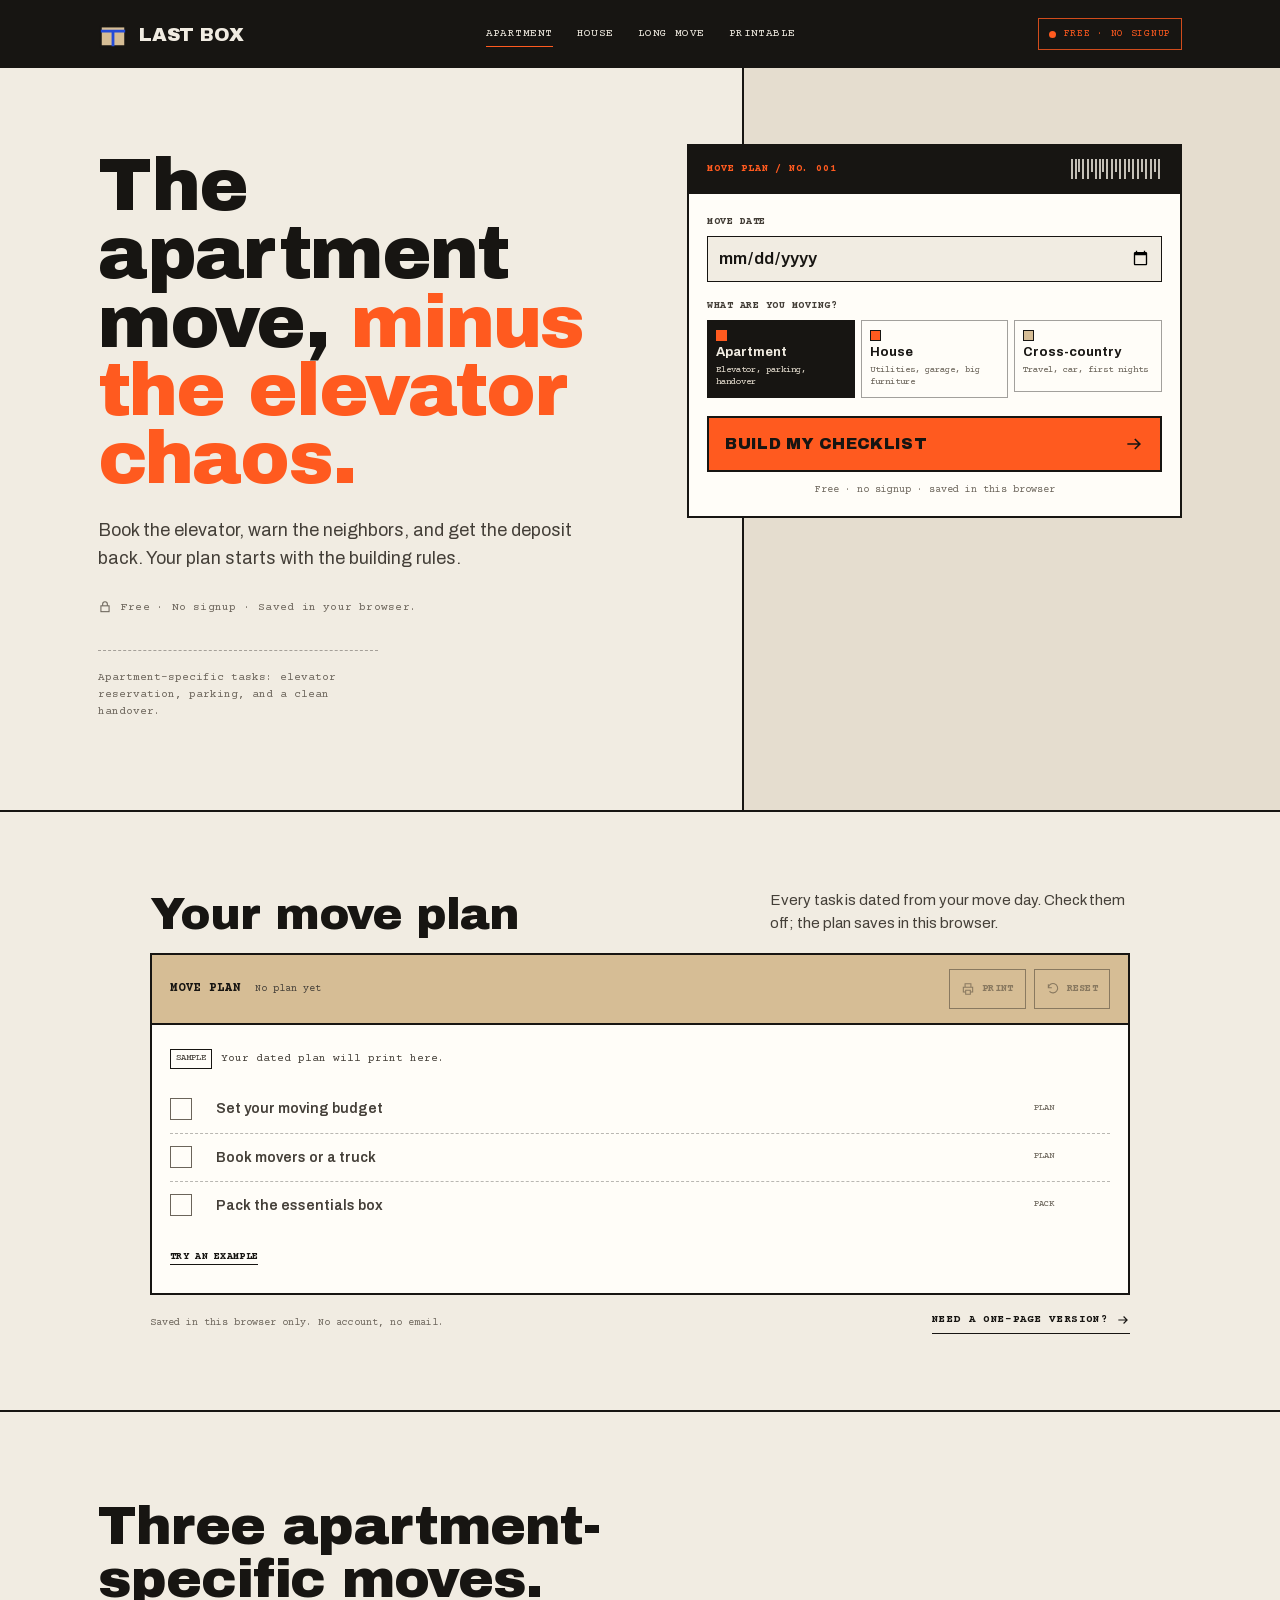
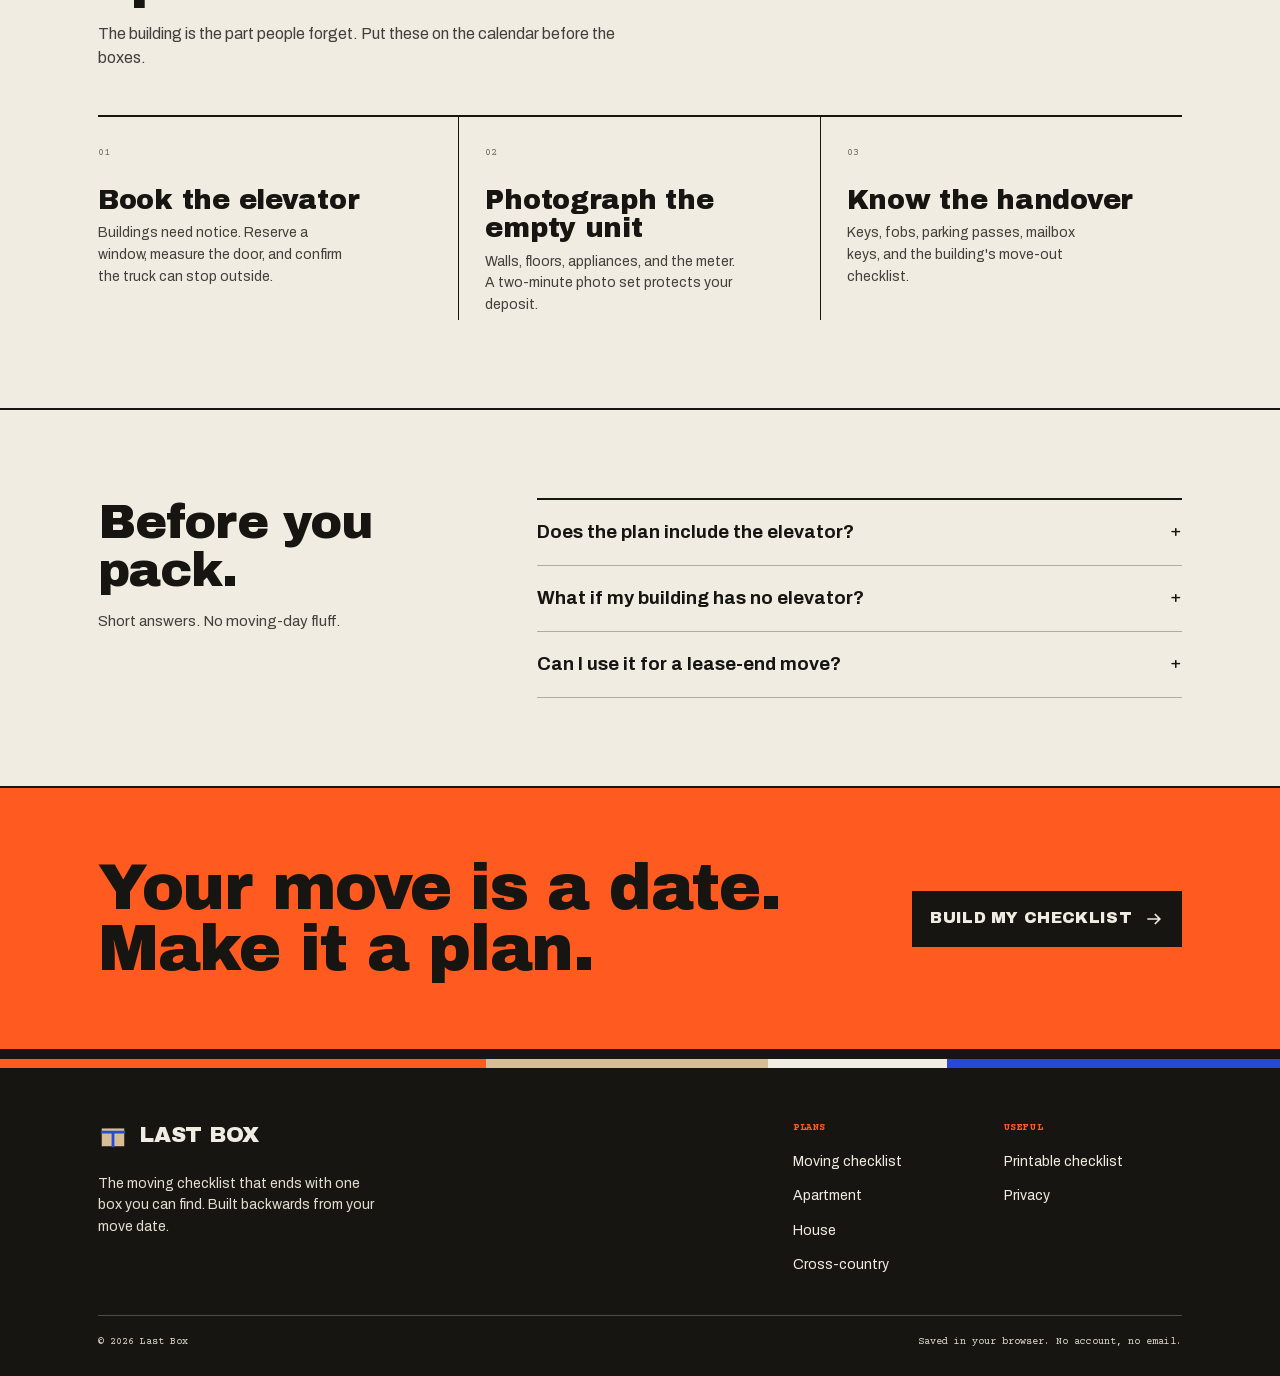
==== apartment-moving-checklist/index.html @ 0ed886c5 "Launch Last Box preview" ====
<!doctype html>
<html lang="en">
<head>
<meta charset="utf-8">
<meta name="viewport" content="width=device-width, initial-scale=1">
<title>Apartment Moving Checklist — Free &amp; Printable | Last Box</title>
<meta name="description" content="An apartment moving checklist with elevator booking, parking, meter photos, and a deposit-friendly handover.">
<link rel="canonical" href="https://fuchen5737.github.io/last-box/apartment-moving-checklist/">
<meta name="theme-color" content="#171512">
<meta name="robots" content="noindex, nofollow">
<meta property="og:type" content="website">
<meta property="og:site_name" content="Last Box">
<meta property="og:title" content="Apartment Moving Checklist — Free &amp; Printable | Last Box">
<meta property="og:description" content="An apartment moving checklist with elevator booking, parking, meter photos, and a deposit-friendly handover.">
<meta property="og:url" content="https://fuchen5737.github.io/last-box/apartment-moving-checklist/">
<meta property="og:image" content="https://fuchen5737.github.io/last-box/assets/og.png">
<meta property="og:image:width" content="1200">
<meta property="og:image:height" content="630">
<meta name="twitter:card" content="summary_large_image">
<meta name="twitter:title" content="Apartment Moving Checklist — Free &amp; Printable | Last Box">
<meta name="twitter:description" content="An apartment moving checklist with elevator booking, parking, meter photos, and a deposit-friendly handover.">
<meta name="twitter:image" content="https://fuchen5737.github.io/last-box/assets/og.png">
<link rel="icon" href="../assets/favicon.svg" type="image/svg+xml">
<link rel="preload" href="../assets/fonts/archivo-black-latin.woff2" as="font" type="font/woff2" crossorigin>
<link rel="preload" href="../assets/fonts/archivo-latin.woff2" as="font" type="font/woff2" crossorigin>
<link rel="stylesheet" href="../assets/styles.css">
<script type="application/ld+json">{"@context":"https://schema.org","@type":"WebApplication","name":"Last Box","url":"https://fuchen5737.github.io/last-box/","applicationCategory":"UtilitiesApplication","operatingSystem":"Any","browserRequirements":"Requires JavaScript","offers":{"@type":"Offer","price":"0","priceCurrency":"USD"},"description":"A free moving checklist that turns a move date and move type into a dated, week-by-week plan you can check off and print."}</script>
<script type="application/ld+json">{"@context":"https://schema.org","@type":"FAQPage","mainEntity":[{"@type":"Question","name":"Does the plan include the elevator?","acceptedAnswer":{"@type":"Answer","text":"Yes. The apartment plan adds an elevator or parking reservation task, plus a handover checklist for keys, passes, and the mailbox."}},{"@type":"Question","name":"What if my building has no elevator?","acceptedAnswer":{"@type":"Answer","text":"Skip the reservation task and use the extra time to plan the stairs, the truck spot, and a doorstop."}},{"@type":"Question","name":"Can I use it for a lease-end move?","acceptedAnswer":{"@type":"Answer","text":"Yes. The plan includes a final walkthrough, meter photos, and a deposit-friendly clean-out reminder."}}]}</script>
</head>
<body data-page="apartment-moving-checklist" data-preset-type="apartment">
<a class="skip-link" href="#generator">Skip to checklist</a>
<header class="site-header">
  <div class="wrap site-header__inner">
    <a class="brand" href="../" aria-label="Last Box home">
      <svg class="brand__mark" viewBox="0 0 32 32" aria-hidden="true"><rect x="3" y="8" width="26" height="21" fill="#d6bd95" stroke="#171512" stroke-width="2"/><path d="M3 13h26M16 13v16" stroke="#244bd8" stroke-width="3"/><path d="M10 8V4h12v4" fill="none" stroke="#171512" stroke-width="2"/></svg>
      <span>Last Box</span>
    </a>
    <nav class="site-nav" aria-label="Primary">
      <a href="../apartment-moving-checklist/" aria-current="page">Apartment</a>
      <a href="../house-moving-checklist/">House</a>
      <a href="../cross-country-moving-checklist/">Long move</a>
      <a href="../printable-moving-checklist/">Printable</a>
    </nav>
    <span class="header-chip">Free · No signup</span>
  </div>
</header>
<main id="main">
<section class="hero" id="generator">
  <div class="wrap hero__inner">
    <div class="hero__copy reveal">
      <h1>The apartment move, <em>minus the elevator chaos.</em></h1>
      <p class="hero__sub">Book the elevator, warn the neighbors, and get the deposit back. Your plan starts with the building rules.</p>
      <p class="hero__trust"><svg viewBox="0 0 24 24" fill="none" stroke="currentColor" stroke-width="1.8" aria-hidden="true"><rect x="5" y="10" width="14" height="10"/><path d="M8 10V7a4 4 0 0 1 8 0v3"/></svg> Free · No signup · Saved in your browser.</p>
      <p class="hero__note">Apartment-specific tasks: elevator reservation, parking, and a clean handover.</p>
    </div>
    <form class="move-form reveal reveal--2" id="move-form" novalidate>
  <div class="move-form__head">
    <strong>Move plan / No. 001</strong>
    <svg class="barcode" viewBox="0 0 92 20" aria-hidden="true"><path d="M2 0v20M6 0v20M9 0v13M13 0v20M18 0v20M22 0v13M26 0v20M30 0v20M33 0v13M37 0v20M42 0v20M46 0v13M50 0v20M55 0v20M59 0v13M63 0v20M68 0v20M72 0v13M76 0v20M81 0v20M85 0v13M89 0v20" stroke="currentColor" stroke-width="1.6"/></svg>
  </div>
  <div class="move-form__body">
    <div class="field">
      <label for="move-date">Move date</label>
      <input id="move-date" name="move-date" type="date" lang="en-US" required>
    </div>
    <fieldset class="fieldset">
      <legend>What are you moving?</legend>
      <div class="type-grid">
        <label class="type-option">
          <input type="radio" name="move-type" value="apartment" checked>
          <span>Apartment<small>Elevator, parking, handover</small></span>
        </label>
        <label class="type-option">
          <input type="radio" name="move-type" value="house">
          <span>House<small>Utilities, garage, big furniture</small></span>
        </label>
        <label class="type-option">
          <input type="radio" name="move-type" value="cross-country">
          <span>Cross-country<small>Travel, car, first nights</small></span>
        </label>
      </div>
    </fieldset>
    <p class="field__error" id="move-error" role="alert" hidden></p>
    <noscript><p class="field__hint"><strong>JavaScript is required.</strong> The checklist runs in your browser — enable it, then reload.</p></noscript>
    <button class="submit" type="submit">
      <span>Build my checklist</span>
      <svg viewBox="0 0 24 24" fill="none" stroke="currentColor" stroke-width="2" aria-hidden="true"><path d="M4 12h15M13 6l6 6-6 6"/></svg>
    </button>
    <p class="move-form__foot">Free · no signup · saved in this browser</p>
  </div>
</form>
  </div>
</section>
<section class="plan" id="plan" aria-labelledby="plan-title">
  <div class="wrap">
    <div class="plan__intro">
      <h2 id="plan-title">Your move plan</h2>
      <p>Every task is dated from your move day. Check them off; the plan saves in this browser.</p>
    </div>
    <div class="manifest">
      <div class="manifest__head">
        <div class="manifest__title">
          <h3>Move plan</h3>
          <span id="plan-meta">No plan yet</span>
        </div>
        <div class="manifest__tools">
          <button class="button-quiet" id="print-plan" type="button" disabled><svg viewBox="0 0 24 24" fill="none" stroke="currentColor" stroke-width="1.8" aria-hidden="true"><path d="M7 9V3h10v6M7 17H4v-8h16v8h-3M8 14h8v7H8z"/></svg><span>Print</span></button>
          <button class="button-quiet" id="reset-plan" type="button" disabled><svg viewBox="0 0 24 24" fill="none" stroke="currentColor" stroke-width="1.8" aria-hidden="true"><path d="M4 10a8 8 0 1 1 2 6M4 4v6h6"/></svg><span>Reset</span></button>
        </div>
      </div>
      <div class="progress" id="progress" hidden>
        <div class="progress__track"><div class="progress__bar" id="progress-bar"></div></div>
        <span class="progress__label" id="progress-label">0 / 0 done</span>
      </div>
      <div class="plan-empty" id="plan-empty">
        <p class="plan-empty__note"><span>Sample</span> Your dated plan will print here.</p>
        <div class="sample"><span class="sample__box"></span><strong>Set your moving budget</strong><em>Plan</em></div>
        <div class="sample"><span class="sample__box"></span><strong>Book movers or a truck</strong><em>Plan</em></div>
        <div class="sample"><span class="sample__box"></span><strong>Pack the essentials box</strong><em>Pack</em></div>
        <div class="empty-actions">
          <button class="link-button" id="fill-example" type="button">Try an example</button>
        </div>
      </div>
      <div id="plan-groups" hidden></div>
    </div>
    <div class="plan__foot">
      <span>Saved in this browser only. No account, no email.</span>
      <a class="text-link" href="../printable-moving-checklist/">Need a one-page version?<svg viewBox="0 0 24 24" fill="none" stroke="currentColor" stroke-width="2" aria-hidden="true"><path d="M4 12h15M13 6l6 6-6 6"/></svg></a>
    </div>
    <span class="sr-only" id="plan-status" role="status" aria-live="polite"></span>
  </div>
</section>
<section class="section" aria-labelledby="apt-tips-title">
  <div class="wrap">
    <div class="section__head">
      <h2 id="apt-tips-title">Three apartment-specific moves.</h2>
      <p>The building is the part people forget. Put these on the calendar before the boxes.</p>
    </div>
    <div class="rules">
      <div class="rule"><span class="rule__num">01</span><h3>Book the elevator</h3><p>Buildings need notice. Reserve a window, measure the door, and confirm the truck can stop outside.</p></div>
      <div class="rule"><span class="rule__num">02</span><h3>Photograph the empty unit</h3><p>Walls, floors, appliances, and the meter. A two-minute photo set protects your deposit.</p></div>
      <div class="rule"><span class="rule__num">03</span><h3>Know the handover</h3><p>Keys, fobs, parking passes, mailbox keys, and the building's move-out checklist.</p></div>
    </div>
  </div>
</section>
<section class="section" aria-labelledby="faq-title">
  <div class="wrap faq">
    <div class="faq__intro">
      <h2 id="faq-title">Before you pack.</h2>
      <p>Short answers. No moving-day fluff.</p>
    </div>
    <div class="faq-list">
      <details class="faq-item"><summary>Does the plan include the elevator?</summary><p>Yes. The apartment plan adds an elevator or parking reservation task, plus a handover checklist for keys, passes, and the mailbox.</p></details>
<details class="faq-item"><summary>What if my building has no elevator?</summary><p>Skip the reservation task and use the extra time to plan the stairs, the truck spot, and a doorstop.</p></details>
<details class="faq-item"><summary>Can I use it for a lease-end move?</summary><p>Yes. The plan includes a final walkthrough, meter photos, and a deposit-friendly clean-out reminder.</p></details>
    </div>
  </div>
</section>
<section class="cta" aria-labelledby="cta-title">
  <div class="wrap cta__inner">
    <h2 id="cta-title">Your move is a date. Make it a plan.</h2>
    <a class="submit" href="#generator"><span>Build my checklist</span><svg viewBox="0 0 24 24" fill="none" stroke="currentColor" stroke-width="2" aria-hidden="true"><path d="M4 12h15M13 6l6 6-6 6"/></svg></a>
  </div>
</section>
</main>
<footer class="site-footer">
  <div class="site-footer__bar" aria-hidden="true"><span></span><span></span><span></span><span></span></div>
  <div class="wrap">
    <div class="site-footer__inner">
      <div>
        <a class="brand" href="../"><svg class="brand__mark" viewBox="0 0 32 32" aria-hidden="true"><rect x="3" y="8" width="26" height="21" fill="#d6bd95" stroke="#171512" stroke-width="2"/><path d="M3 13h26M16 13v16" stroke="#244bd8" stroke-width="3"/><path d="M10 8V4h12v4" fill="none" stroke="#171512" stroke-width="2"/></svg><span>Last Box</span></a>
        <p class="site-footer__note">The moving checklist that ends with one box you can find. Built backwards from your move date.</p>
      </div>
      <div>
        <h2>Plans</h2>
        <ul>
          <li><a href="../">Moving checklist</a></li>
          <li><a href="../apartment-moving-checklist/">Apartment</a></li>
          <li><a href="../house-moving-checklist/">House</a></li>
          <li><a href="../cross-country-moving-checklist/">Cross-country</a></li>
        </ul>
      </div>
      <div>
        <h2>Useful</h2>
        <ul>
          <li><a href="../printable-moving-checklist/">Printable checklist</a></li>
          <li><a href="../privacy/">Privacy</a></li>
        </ul>
      </div>
    </div>
    <div class="site-footer__bottom">
      <span>© 2026 Last Box</span>
      <span>Saved in your browser. No account, no email.</span>
    </div>
  </div>
</footer>
<div class="toast" id="toast" role="status" aria-live="polite"></div>
<script type="module" src="../assets/app.js"></script>
</body>
</html>
---- assets/styles.css ----
@font-face {
  font-family: "Archivo Black";
  src: url("./fonts/archivo-black-latin.woff2") format("woff2");
  font-weight: 400;
  font-style: normal;
  font-display: swap;
}

@font-face {
  font-family: "Archivo";
  src: url("./fonts/archivo-latin.woff2") format("woff2");
  font-weight: 100 900;
  font-style: normal;
  font-display: swap;
}

@font-face {
  font-family: "Courier Prime";
  src: url("./fonts/courier-prime-400.woff2") format("woff2");
  font-weight: 400;
  font-style: normal;
  font-display: swap;
}

@font-face {
  font-family: "Courier Prime";
  src: url("./fonts/courier-prime-700.woff2") format("woff2");
  font-weight: 700;
  font-style: normal;
  font-display: swap;
}

:root {
  --paper: #f1ece2;
  --paper-deep: #e5ddcf;
  --kraft: #d6bd95;
  --white: #fffdf8;
  --ink: #171512;
  --ink-soft: #443f38;
  --ink-mute: #6b645a;
  --orange: #ff5a1f;
  --tape: #244bd8;
  --tape-dark: #17349a;
  --display: "Archivo Black", Impact, sans-serif;
  --body: "Archivo", "Helvetica Neue", Arial, sans-serif;
  --mono: "Courier Prime", "Courier New", monospace;
  --max: 1180px;
  --gutter: clamp(20px, 4vw, 48px);
  --ease: cubic-bezier(0.16, 1, 0.3, 1);
}

*,
*::before,
*::after {
  box-sizing: border-box;
}

[hidden] {
  display: none !important;
}

html {
  background: var(--paper);
  scroll-behavior: smooth;
  scrollbar-color: var(--ink) var(--paper);
}

::-webkit-scrollbar {
  width: 12px;
}

::-webkit-scrollbar-track {
  background: var(--paper);
}

::-webkit-scrollbar-thumb {
  background: var(--ink);
  border: 3px solid var(--paper);
}

body {
  margin: 0;
  background: var(--paper);
  color: var(--ink);
  font-family: var(--body);
  font-size: 17px;
  line-height: 1.55;
  -webkit-font-smoothing: antialiased;
  text-rendering: optimizeLegibility;
}

::selection {
  background: var(--orange);
  color: var(--ink);
}

:focus-visible {
  outline: 2px solid var(--tape);
  outline-offset: 3px;
}

.site-header :focus-visible,
.site-footer :focus-visible {
  outline-color: var(--orange);
}

a {
  color: inherit;
  text-underline-offset: 0.18em;
}

img,
svg {
  display: block;
  max-width: 100%;
}

button,
input {
  font: inherit;
  color: inherit;
}

button {
  cursor: pointer;
}

a.submit {
  text-decoration: none;
}

.wrap {
  width: 100%;
  max-width: var(--max);
  margin: 0 auto;
  padding-inline: var(--gutter);
}

.skip-link {
  position: absolute;
  left: 16px;
  top: -60px;
  z-index: 100;
  background: var(--orange);
  color: var(--ink);
  padding: 10px 14px;
  font-family: var(--mono);
  font-size: 12px;
  text-decoration: none;
}

.skip-link:focus {
  top: 12px;
}

/* Header */
.site-header {
  background: var(--ink);
  color: var(--paper);
}

.site-header__inner {
  min-height: 68px;
  display: flex;
  align-items: center;
  justify-content: space-between;
  gap: 24px;
}

.brand {
  display: inline-flex;
  align-items: center;
  gap: 11px;
  color: var(--paper);
  text-decoration: none;
  font-family: var(--display);
  font-size: 19px;
  line-height: 1;
  letter-spacing: -0.01em;
  text-transform: uppercase;
}

.brand__mark {
  width: 30px;
  height: 30px;
  flex: none;
}

.site-nav {
  display: flex;
  align-items: center;
  gap: 24px;
  font-family: var(--mono);
  font-size: 11px;
  letter-spacing: 0.04em;
  text-transform: uppercase;
}

.site-nav a {
  color: var(--paper);
  text-decoration: none;
  padding-block: 4px;
  border-bottom: 1px solid transparent;
}

.site-nav a:hover,
.site-nav a[aria-current="page"] {
  border-bottom-color: var(--orange);
}

.header-chip {
  display: inline-flex;
  align-items: center;
  gap: 8px;
  border: 1px solid rgba(255, 90, 31, 0.8);
  color: var(--orange);
  padding: 7px 10px;
  font-family: var(--mono);
  font-size: 10px;
  letter-spacing: 0.07em;
  text-transform: uppercase;
  white-space: nowrap;
}

.header-chip::before {
  content: "";
  width: 7px;
  height: 7px;
  background: var(--orange);
  border-radius: 50%;
}

/* Hero */
.hero {
  position: relative;
  overflow: hidden;
  background: var(--paper);
  border-bottom: 2px solid var(--ink);
}

.hero::before {
  content: "";
  position: absolute;
  top: 0;
  right: 0;
  width: 42%;
  height: 100%;
  background: var(--paper-deep);
  border-left: 2px solid var(--ink);
}

.hero__inner {
  position: relative;
  z-index: 1;
  display: grid;
  grid-template-columns: minmax(0, 1.03fr) minmax(360px, 0.97fr);
  gap: clamp(36px, 5vw, 72px);
  align-items: start;
  padding-block: clamp(46px, 6vw, 76px) clamp(56px, 7vw, 92px);
}

.hero__copy {
  max-width: 650px;
  padding-top: 8px;
}

.hero h1 {
  margin: 0;
  font-family: var(--display);
  font-size: clamp(3rem, 5.8vw, 5.1rem);
  font-weight: 400;
  line-height: 0.92;
  letter-spacing: -0.025em;
  text-wrap: balance;
}

.hero h1 em {
  font-style: normal;
  color: var(--orange);
}

.hero__sub {
  max-width: 46ch;
  margin: 24px 0 0;
  color: var(--ink-soft);
  font-size: clamp(1.03rem, 1.4vw, 1.18rem);
  line-height: 1.55;
}

.hero__trust {
  display: flex;
  align-items: center;
  gap: 9px;
  margin-top: 26px;
  font-family: var(--mono);
  font-size: 11px;
  letter-spacing: 0.02em;
  color: var(--ink-mute);
}

.hero__trust svg {
  width: 14px;
  height: 14px;
  flex: none;
}

.hero__note {
  max-width: 40ch;
  margin: 34px 0 0;
  padding-top: 18px;
  border-top: 1px dashed rgba(23, 21, 18, 0.35);
  font-family: var(--mono);
  font-size: 11px;
  line-height: 1.55;
  color: var(--ink-mute);
}

/* Box + label form */
.box-stack {
  position: relative;
  padding: 24px 0 0 24px;
}

.box-stack::before {
  content: "";
  position: absolute;
  inset: 0;
  background: var(--kraft);
  border: 2px solid var(--ink);
}

.box-stack::after {
  content: "";
  position: absolute;
  top: 6px;
  left: 50%;
  width: 104px;
  height: 22px;
  background: var(--tape);
  transform: translateX(-50%) rotate(-2deg);
}

.move-form {
  position: relative;
  z-index: 1;
  background: var(--white);
  border: 2px solid var(--ink);
}

.move-form__head {
  display: flex;
  align-items: center;
  justify-content: space-between;
  gap: 16px;
  padding: 13px 18px;
  border-bottom: 2px solid var(--ink);
  background: var(--ink);
  color: var(--paper);
  font-family: var(--mono);
  font-size: 10px;
  letter-spacing: 0.08em;
  text-transform: uppercase;
}

.move-form__head strong {
  color: var(--orange);
  font-weight: 700;
}

.barcode {
  width: 92px;
  height: 20px;
  color: var(--paper);
}

.move-form__body {
  padding: 20px 18px 18px;
}

.field {
  display: grid;
  gap: 6px;
  margin-bottom: 16px;
}

.field label,
.fieldset legend {
  font-family: var(--mono);
  font-size: 10px;
  font-weight: 700;
  letter-spacing: 0.05em;
  text-transform: uppercase;
  color: var(--ink-soft);
}

.field input {
  width: 100%;
  min-height: 46px;
  padding: 8px 10px;
  border: 1.5px solid var(--ink);
  border-radius: 0;
  background: var(--paper);
  font-family: var(--body);
  font-size: 17px;
  font-weight: 600;
  color: var(--ink);
  caret-color: var(--orange);
}

.field input:hover {
  background: var(--white);
}

.field input:focus {
  outline: 2px solid var(--tape);
  outline-offset: 1px;
}

.field input[aria-invalid="true"] {
  border-color: #b3200b;
  background: #fff1ed;
}

.field__hint,
.field__error {
  margin: 0;
  font-size: 12px;
  line-height: 1.4;
  color: var(--ink-mute);
}

.field__error {
  color: #9d1c08;
  font-weight: 700;
}

.fieldset {
  margin: 2px 0 18px;
  padding: 0;
  border: 0;
}

.fieldset > legend {
  padding: 0;
  margin-bottom: 7px;
}

.type-grid {
  display: grid;
  grid-template-columns: repeat(3, minmax(0, 1fr));
  gap: 6px;
}

.type-option {
  position: relative;
  display: block;
}

.type-option input {
  position: absolute;
  opacity: 0;
  pointer-events: none;
}

.type-option span {
  display: flex;
  flex-direction: column;
  gap: 4px;
  min-height: 72px;
  padding: 9px 8px;
  border: 1.5px solid rgba(23, 21, 18, 0.4);
  background: var(--white);
  font-family: var(--body);
  font-size: 13px;
  font-weight: 700;
  line-height: 1.2;
  cursor: pointer;
  transition: background 150ms ease, border-color 150ms ease;
}

.type-option span::before {
  content: "";
  width: 11px;
  height: 11px;
  border: 1.5px solid var(--ink);
  background: var(--swatch, var(--paper));
}

.type-option small {
  font-family: var(--mono);
  font-size: 9px;
  font-weight: 400;
  line-height: 1.3;
  color: var(--ink-mute);
}

.type-option:nth-child(1) span {
  --swatch: var(--tape);
}

.type-option:nth-child(2) span {
  --swatch: var(--orange);
}

.type-option:nth-child(3) span {
  --swatch: var(--kraft);
}

.type-option span:hover {
  border-color: var(--ink);
  background: var(--paper);
}

.type-option input:checked + span {
  background: var(--ink);
  border-color: var(--ink);
  color: var(--paper);
}

.type-option input:checked + span small {
  color: var(--paper-deep);
}

.type-option input:checked + span::before {
  background: var(--orange);
  border-color: var(--orange);
}

.type-option input:focus-visible + span {
  outline: 2px solid var(--tape);
  outline-offset: 2px;
}

.submit {
  display: flex;
  align-items: center;
  justify-content: space-between;
  gap: 12px;
  width: 100%;
  min-height: 56px;
  padding: 12px 16px;
  border: 2px solid var(--ink);
  background: var(--orange);
  color: var(--ink);
  font-family: var(--display);
  font-size: 16px;
  letter-spacing: 0.02em;
  text-transform: uppercase;
  transition: background 150ms ease, transform 150ms ease;
}

.submit:hover {
  background: var(--paper);
}

.submit:active {
  transform: translateY(1px);
}

.submit svg {
  width: 20px;
  height: 20px;
  flex: none;
}

.submit[disabled] {
  cursor: wait;
  opacity: 0.7;
}

.move-form__foot {
  margin: 10px 0 0;
  font-family: var(--mono);
  font-size: 10px;
  color: var(--ink-mute);
  text-align: center;
}

/* Plan */
.plan {
  padding-block: clamp(44px, 6vw, 78px);
}

.plan__intro {
  display: flex;
  align-items: end;
  justify-content: space-between;
  gap: 24px;
  max-width: 980px;
  margin: 0 auto 16px;
}

.plan__intro h2 {
  margin: 0;
  font-family: var(--display);
  font-size: clamp(1.9rem, 3.5vw, 2.8rem);
  font-weight: 400;
  line-height: 1;
  letter-spacing: -0.02em;
}

.plan__intro p {
  max-width: 40ch;
  margin: 0 0 2px;
  color: var(--ink-soft);
  font-size: 15px;
}

.manifest {
  max-width: 980px;
  margin: 0 auto;
  border: 2px solid var(--ink);
  background: var(--white);
}

.manifest__head {
  display: flex;
  align-items: center;
  justify-content: space-between;
  gap: 20px;
  padding: 14px 18px;
  background: var(--kraft);
  border-bottom: 2px solid var(--ink);
}

.manifest__title {
  display: flex;
  align-items: center;
  gap: 14px;
}

.manifest__title h3 {
  margin: 0;
  font-family: var(--mono);
  font-size: 12px;
  font-weight: 700;
  letter-spacing: 0.07em;
  text-transform: uppercase;
}

.manifest__title span {
  font-family: var(--mono);
  font-size: 10px;
  color: var(--ink-soft);
}

.manifest__tools {
  display: flex;
  gap: 8px;
  flex-wrap: wrap;
}

.button-quiet {
  display: inline-flex;
  align-items: center;
  justify-content: center;
  gap: 7px;
  min-height: 40px;
  padding: 7px 11px;
  border: 1.5px solid var(--ink);
  background: transparent;
  color: var(--ink);
  font-family: var(--mono);
  font-size: 10px;
  font-weight: 700;
  letter-spacing: 0.03em;
  text-transform: uppercase;
  transition: background 150ms ease;
}

.button-quiet svg {
  width: 14px;
  height: 14px;
  flex: none;
}

.button-quiet:hover {
  background: var(--orange);
}

.button-quiet:disabled {
  cursor: not-allowed;
  opacity: 0.4;
}

.progress {
  display: grid;
  grid-template-columns: minmax(0, 1fr) auto;
  align-items: center;
  gap: 16px;
  padding: 13px 18px;
  border-bottom: 1px dashed rgba(23, 21, 18, 0.4);
}

.progress__track {
  height: 14px;
  border: 1.5px solid var(--ink);
  background: var(--paper-deep);
}

.progress__bar {
  width: 0;
  height: 100%;
  background: var(--orange);
  transition: width 280ms var(--ease);
}

.progress__label {
  font-family: var(--mono);
  font-size: 10px;
  font-weight: 700;
  letter-spacing: 0.02em;
  white-space: nowrap;
}

.plan-empty {
  padding: 24px 18px 28px;
}

.plan-empty__note {
  display: flex;
  align-items: center;
  gap: 9px;
  margin: 0 0 16px;
  font-family: var(--mono);
  font-size: 11px;
  color: var(--ink-soft);
}

.plan-empty__note span {
  border: 1px solid var(--ink);
  padding: 2px 5px;
  font-size: 9px;
  text-transform: uppercase;
}

.sample {
  display: grid;
  grid-template-columns: 34px minmax(0, 1fr) 76px;
  align-items: center;
  gap: 12px;
  min-height: 48px;
  border-top: 1px dashed rgba(23, 21, 18, 0.3);
  color: var(--ink-mute);
}

.sample:first-of-type {
  border-top: 0;
}

.sample__box {
  width: 22px;
  height: 22px;
  border: 1.5px solid var(--ink-mute);
}

.sample strong {
  font-size: 14px;
  font-weight: 600;
  color: var(--ink-soft);
}

.sample em {
  font-family: var(--mono);
  font-size: 9px;
  font-style: normal;
  text-transform: uppercase;
}

.empty-actions {
  display: flex;
  align-items: center;
  gap: 14px;
  flex-wrap: wrap;
  margin-top: 20px;
}

.link-button {
  padding: 0;
  border: 0;
  border-bottom: 1px solid currentColor;
  background: transparent;
  color: var(--ink);
  font-family: var(--mono);
  font-size: 10px;
  font-weight: 700;
  letter-spacing: 0.03em;
  text-transform: uppercase;
}

.link-button:hover {
  color: var(--orange);
}

.task-list {
  list-style: none;
  margin: 0;
  padding: 0;
}

.phase {
  border-top: 2px solid var(--ink);
}

.phase__head {
  display: flex;
  align-items: baseline;
  justify-content: space-between;
  gap: 18px;
  padding: 10px 18px;
  background: var(--ink);
  color: var(--paper);
}

.phase__head h3 {
  margin: 0;
  font-family: var(--display);
  font-size: 18px;
  font-weight: 400;
  letter-spacing: 0.01em;
  text-transform: uppercase;
}

.phase__head span {
  font-family: var(--mono);
  font-size: 10px;
  color: var(--orange);
}

.task {
  display: grid;
  grid-template-columns: 34px minmax(0, 1fr);
  gap: 12px;
  padding: 13px 18px;
  border-bottom: 1px dashed rgba(23, 21, 18, 0.28);
}

.task:last-child {
  border-bottom: 0;
}

.task:hover {
  background: #fff4ec;
}

.task__check {
  display: grid;
  place-items: start center;
  padding-top: 2px;
  cursor: pointer;
}

.task__check input {
  position: absolute;
  opacity: 0;
  pointer-events: none;
}

.task__box {
  display: grid;
  place-items: center;
  width: 24px;
  height: 24px;
  border: 1.8px solid var(--ink);
  background: var(--white);
}

.task__box::after {
  content: "";
  width: 12px;
  height: 7px;
  border-left: 3px solid var(--ink);
  border-bottom: 3px solid var(--ink);
  transform: rotate(-45deg) translate(1px, -1px) scale(0);
  transition: transform 140ms var(--ease);
}

.task__check input:checked + .task__box {
  background: var(--orange);
}

.task__check input:checked + .task__box::after {
  transform: rotate(-45deg) translate(1px, -1px) scale(1);
}

.task__check input:focus-visible + .task__box {
  outline: 2px solid var(--tape);
  outline-offset: 2px;
}

.task__body {
  min-width: 0;
}

.task h4 {
  margin: 0;
  font-size: 16px;
  font-weight: 700;
  line-height: 1.3;
}

.task p {
  margin: 3px 0 0;
  color: var(--ink-soft);
  font-size: 13px;
  line-height: 1.45;
}

.task__meta {
  display: flex;
  align-items: center;
  gap: 10px;
  flex-wrap: wrap;
  margin-top: 6px;
  font-family: var(--mono);
  font-size: 9px;
  text-transform: uppercase;
  color: var(--ink-mute);
}

.tag {
  border: 1px solid rgba(23, 21, 18, 0.35);
  padding: 2px 5px;
  color: var(--ink-soft);
}

.due {
  color: var(--ink-mute);
}

.due--past {
  color: #9d1c08;
  font-weight: 700;
}

.task.is-done h4 {
  color: var(--ink-mute);
  text-decoration: line-through;
  text-decoration-thickness: 1.5px;
}

.task.is-done p {
  opacity: 0.6;
}

.plan__foot {
  display: flex;
  align-items: center;
  justify-content: space-between;
  gap: 18px;
  flex-wrap: wrap;
  max-width: 980px;
  margin: 16px auto 0;
  font-family: var(--mono);
  font-size: 10px;
  color: var(--ink-mute);
}

.plan__foot .link-button {
  font-size: 10px;
}

/* Sections */
.section {
  padding-block: clamp(52px, 7vw, 88px);
  border-top: 2px solid var(--ink);
}

.section--tape {
  background: var(--tape);
  color: var(--paper);
  border-top-color: var(--ink);
}

.section__head {
  max-width: 780px;
  margin-bottom: clamp(28px, 4vw, 44px);
}

.section__head h2 {
  margin: 0;
  font-family: var(--display);
  font-size: clamp(2.1rem, 4.2vw, 3.5rem);
  font-weight: 400;
  line-height: 0.98;
  letter-spacing: -0.02em;
  text-wrap: balance;
}

.section__head p {
  max-width: 62ch;
  margin: 16px 0 0;
  color: var(--ink-soft);
  font-size: 16px;
}

.section--tape .section__head p {
  color: #dfe4ff;
}

.rules {
  display: grid;
  grid-template-columns: repeat(3, minmax(0, 1fr));
  border-top: 2px solid var(--ink);
}

.rule {
  padding: 20px 26px 4px 0;
  border-right: 1.5px solid var(--ink);
}

.rule:last-child {
  border-right: 0;
  padding-right: 0;
}

.rule + .rule {
  padding-left: 26px;
}

.rule__num {
  font-family: var(--mono);
  font-size: 10px;
  color: var(--ink-mute);
}

.rule h3 {
  margin: 22px 0 8px;
  font-family: var(--display);
  font-size: clamp(1.3rem, 2.2vw, 1.7rem);
  font-weight: 400;
  line-height: 1.05;
  letter-spacing: -0.01em;
}

.rule p {
  max-width: 32ch;
  margin: 0;
  color: var(--ink-soft);
  font-size: 14px;
}

.coverage {
  display: grid;
  grid-template-columns: 1.1fr 0.9fr;
  gap: clamp(32px, 6vw, 80px);
  align-items: start;
}

.coverage__list {
  border-top: 2px solid var(--ink);
}

.coverage__item {
  display: grid;
  grid-template-columns: 100px minmax(0, 1fr) auto;
  gap: 12px;
  align-items: baseline;
  padding: 13px 0;
  border-bottom: 1px dashed rgba(23, 21, 18, 0.32);
}

.coverage__item span:first-child {
  font-family: var(--mono);
  font-size: 10px;
  color: var(--ink-mute);
  white-space: nowrap;
}

.coverage__item strong {
  font-size: 15px;
  font-weight: 700;
}

.coverage__item em {
  font-family: var(--mono);
  font-size: 9px;
  font-style: normal;
  text-transform: uppercase;
  color: var(--ink-mute);
  text-align: right;
}

.section--tape .coverage__list {
  border-top-color: var(--paper);
}

.section--tape .coverage__item {
  border-bottom-color: rgba(238, 241, 245, 0.25);
}

.section--tape .coverage__item span:first-child,
.section--tape .coverage__item em {
  color: #dfe4ff;
}

.section--tape .coverage__item strong {
  color: var(--paper);
}

.section__foot {
  display: flex;
  align-items: center;
  gap: 18px;
  flex-wrap: wrap;
  margin-top: 24px;
}

.text-link {
  display: inline-flex;
  align-items: center;
  gap: 8px;
  color: var(--ink);
  font-family: var(--mono);
  font-size: 11px;
  font-weight: 700;
  letter-spacing: 0.03em;
  text-transform: uppercase;
  text-decoration: none;
  border-bottom: 1.5px solid var(--ink);
  padding-bottom: 4px;
}

.text-link:hover {
  color: var(--orange);
  border-color: var(--orange);
}

.text-link svg {
  width: 14px;
  height: 14px;
}

.section--tape .text-link {
  color: var(--paper);
  border-color: var(--orange);
}

.section--tape .text-link:hover {
  color: var(--orange);
}

.faq {
  display: grid;
  grid-template-columns: minmax(240px, 0.72fr) minmax(0, 1.28fr);
  gap: clamp(32px, 6vw, 88px);
  align-items: start;
}

.faq__intro h2 {
  margin: 0;
  font-family: var(--display);
  font-size: clamp(2rem, 3.8vw, 3rem);
  font-weight: 400;
  line-height: 1;
  letter-spacing: -0.02em;
}

.faq__intro p {
  max-width: 30ch;
  margin: 16px 0 0;
  color: var(--ink-soft);
  font-size: 15px;
}

.faq-list {
  border-top: 2px solid var(--ink);
}

.faq-item {
  border-bottom: 1px solid rgba(23, 21, 18, 0.3);
}

.faq-item summary {
  display: flex;
  align-items: center;
  justify-content: space-between;
  gap: 18px;
  padding: 17px 0;
  list-style: none;
  cursor: pointer;
  font-size: clamp(1rem, 1.6vw, 1.15rem);
  font-weight: 700;
}

.faq-item summary::-webkit-details-marker {
  display: none;
}

.faq-item summary::after {
  content: "+";
  flex: none;
  font-family: var(--mono);
  font-size: 20px;
  font-weight: 400;
}

.faq-item[open] summary::after {
  content: "−";
  color: var(--orange);
}

.faq-item p {
  max-width: 66ch;
  margin: 0;
  padding: 0 0 18px;
  color: var(--ink-soft);
  font-size: 15px;
}

.cta {
  background: var(--orange);
  color: var(--ink);
  padding-block: clamp(44px, 6vw, 70px);
  border-top: 2px solid var(--ink);
}

.cta__inner {
  display: flex;
  align-items: center;
  justify-content: space-between;
  gap: 28px;
  flex-wrap: wrap;
}

.cta h2 {
  max-width: 16ch;
  margin: 0;
  font-family: var(--display);
  font-size: clamp(2.2rem, 5vw, 4.1rem);
  font-weight: 400;
  line-height: 0.95;
  letter-spacing: -0.02em;
}

.cta .submit {
  width: auto;
  min-width: 240px;
  background: var(--ink);
  color: var(--paper);
  border-color: var(--ink);
}

.cta .submit:hover {
  background: var(--tape);
  color: var(--paper);
}

/* Content pages */
.page-hero {
  background: var(--ink);
  color: var(--paper);
  padding-block: clamp(46px, 6vw, 82px);
  border-bottom: 2px solid var(--ink);
}

.page-hero h1 {
  max-width: 16ch;
  margin: 0;
  font-family: var(--display);
  font-size: clamp(2.7rem, 5.2vw, 4.6rem);
  font-weight: 400;
  line-height: 0.94;
  letter-spacing: -0.02em;
  text-wrap: balance;
}

.page-hero p {
  max-width: 56ch;
  margin: 20px 0 0;
  color: var(--paper-deep);
  font-size: clamp(1rem, 1.4vw, 1.15rem);
}

.page-hero__links {
  display: flex;
  gap: 18px;
  flex-wrap: wrap;
  margin-top: 26px;
  font-family: var(--mono);
  font-size: 10px;
  text-transform: uppercase;
}

.page-hero__links a {
  color: var(--paper);
  text-decoration: none;
  border-bottom: 1px solid rgba(238, 241, 245, 0.45);
  padding-bottom: 3px;
}

.page-hero__links a:hover {
  color: var(--orange);
  border-color: var(--orange);
}

.page-body {
  padding-block: clamp(44px, 6vw, 80px);
}

.prose {
  max-width: 720px;
  margin-inline: auto;
}

.prose h2 {
  margin: 40px 0 12px;
  font-family: var(--display);
  font-size: clamp(1.7rem, 2.8vw, 2.2rem);
  font-weight: 400;
  line-height: 1.05;
  letter-spacing: -0.015em;
}

.prose h2:first-child {
  margin-top: 0;
}

.prose p,
.prose li {
  color: var(--ink-soft);
  font-size: 16px;
}

.prose ul {
  padding-left: 1.2em;
  margin: 12px 0;
}

.prose li {
  margin: 6px 0;
}

.prose a {
  color: var(--ink);
  text-decoration-color: var(--orange);
  text-decoration-thickness: 2px;
}

.prose .submit,
.section__foot .submit {
  width: auto;
  display: inline-flex;
  justify-content: center;
}

.note-box {
  margin: 28px 0;
  padding: 16px 18px;
  border: 1.5px solid var(--ink);
  background: var(--paper-deep);
  font-size: 15px;
}

.note-box strong {
  display: block;
  margin-bottom: 4px;
  font-family: var(--mono);
  font-size: 10px;
  letter-spacing: 0.05em;
  text-transform: uppercase;
}

.print-list {
  border-top: 2px solid var(--ink);
  margin: 20px 0 28px;
}

.print-list__row {
  display: grid;
  grid-template-columns: 30px minmax(0, 1fr) auto;
  gap: 12px;
  padding: 11px 0;
  border-bottom: 1px dashed rgba(23, 21, 18, 0.32);
  font-size: 14px;
}

.print-list__row span:first-child {
  font-family: var(--mono);
  font-size: 10px;
  color: var(--ink-mute);
}

.print-list__row span:last-child {
  font-family: var(--mono);
  font-size: 9px;
  text-transform: uppercase;
  color: var(--ink-mute);
}

/* Footer */
.site-footer {
  background: var(--ink);
  color: var(--paper);
  padding-top: 10px;
}

.site-footer__bar {
  display: grid;
  grid-template-columns: 38% 22% 14% 26%;
  height: 9px;
  margin-bottom: clamp(34px, 5vw, 52px);
}

.site-footer__bar span:nth-child(1) {
  background: var(--orange);
}

.site-footer__bar span:nth-child(2) {
  background: var(--kraft);
}

.site-footer__bar span:nth-child(3) {
  background: var(--paper);
}

.site-footer__bar span:nth-child(4) {
  background: var(--tape);
}

.site-footer__inner {
  display: grid;
  grid-template-columns: minmax(0, 1.3fr) repeat(2, minmax(120px, 0.35fr));
  gap: 32px;
  padding-bottom: 38px;
}

.site-footer .brand {
  font-size: 22px;
}

.site-footer__note {
  max-width: 36ch;
  margin: 14px 0 0;
  color: var(--paper-deep);
  font-size: 14px;
}

.site-footer h2 {
  margin: 0 0 12px;
  font-family: var(--mono);
  font-size: 10px;
  font-weight: 700;
  letter-spacing: 0.06em;
  text-transform: uppercase;
  color: var(--orange);
}

.site-footer ul {
  list-style: none;
  margin: 0;
  padding: 0;
  display: grid;
  gap: 8px;
}

.site-footer a {
  color: var(--paper);
  text-decoration: none;
  font-size: 14px;
}

.site-footer a:hover {
  text-decoration: underline;
  text-decoration-color: var(--orange);
}

.site-footer__bottom {
  display: flex;
  align-items: center;
  justify-content: space-between;
  gap: 18px;
  flex-wrap: wrap;
  padding-block: 18px 26px;
  border-top: 1px solid rgba(238, 241, 245, 0.25);
  font-family: var(--mono);
  font-size: 10px;
  color: var(--paper-deep);
}

.toast {
  position: fixed;
  left: 50%;
  bottom: 24px;
  z-index: 60;
  transform: translate(-50%, 18px);
  max-width: calc(100% - 32px);
  padding: 11px 16px;
  border: 1.5px solid var(--orange);
  background: var(--ink);
  color: var(--paper);
  font-family: var(--mono);
  font-size: 11px;
  opacity: 0;
  pointer-events: none;
  transition: opacity 180ms ease, transform 240ms var(--ease);
}

.toast.is-visible {
  opacity: 1;
  transform: translate(-50%, 0);
}

.sr-only {
  position: absolute;
  width: 1px;
  height: 1px;
  padding: 0;
  margin: -1px;
  overflow: hidden;
  clip: rect(0, 0, 0, 0);
  white-space: nowrap;
  border: 0;
}

.reveal {
  animation: rise-in 650ms var(--ease) both;
}

.reveal--2 {
  animation-delay: 90ms;
}

@keyframes rise-in {
  from {
    opacity: 0;
    transform: translateY(14px);
  }
  to {
    opacity: 1;
    transform: translateY(0);
  }
}

@media (max-width: 1020px) {
  .hero__inner {
    grid-template-columns: 1fr;
    gap: 42px;
  }

  .hero__copy {
    max-width: 760px;
  }

  .box-stack {
    max-width: 620px;
  }

  .coverage {
    grid-template-columns: 1fr;
  }
}

@media (max-width: 820px) {
  .site-nav {
    display: none;
  }

  .plan__intro {
    align-items: start;
    flex-direction: column;
    gap: 10px;
  }

  .manifest__head {
    align-items: flex-start;
    flex-direction: column;
  }

  .manifest__tools {
    width: 100%;
  }

  .button-quiet {
    flex: 1;
  }

  .rules {
    grid-template-columns: 1fr;
    border-top: 0;
  }

  .rule {
    border-right: 0;
    border-top: 2px solid var(--ink);
    padding: 20px 0 24px;
  }

  .rule + .rule {
    padding-left: 0;
  }

  .rule h3 {
    margin-top: 14px;
  }

  .faq {
    grid-template-columns: 1fr;
    gap: 26px;
  }

  .site-footer__inner {
    grid-template-columns: 1fr 1fr;
  }

  .site-footer__inner > div:first-child {
    grid-column: 1 / -1;
  }
}

@media (max-width: 560px) {
  body {
    font-size: 16px;
  }

  .site-header__inner {
    min-height: 62px;
  }

  .brand {
    font-size: 16px;
  }

  .brand__mark {
    width: 25px;
    height: 25px;
  }

  .header-chip {
    font-size: 9px;
    padding: 6px 8px;
  }

  .hero h1 {
    font-size: clamp(2.7rem, 12vw, 3.5rem);
  }

  .box-stack {
    padding: 18px 0 0 18px;
  }

  .move-form__body {
    padding: 16px 14px 14px;
  }

  .type-grid {
    grid-template-columns: 1fr;
  }

  .coverage__item {
    grid-template-columns: 88px minmax(0, 1fr) auto;
  }

  .type-option span {
    min-height: 56px;
    flex-direction: row;
    align-items: center;
  }

  .type-option small {
    margin-left: auto;
    text-align: right;
  }

  .manifest__head {
    padding: 12px 14px;
  }

  .progress {
    grid-template-columns: 1fr;
    gap: 8px;
    padding-inline: 14px;
  }

  .task {
    grid-template-columns: 30px minmax(0, 1fr);
    padding-inline: 14px;
  }

  .phase__head {
    padding-inline: 14px;
  }

  .phase__head h3 {
    font-size: 15px;
  }

  .plan-empty {
    padding-inline: 14px;
  }

  .cta__inner {
    align-items: flex-start;
    flex-direction: column;
  }

  .cta .submit {
    width: 100%;
  }

  .site-footer__inner {
    grid-template-columns: 1fr;
  }

  .site-footer__bottom {
    justify-content: flex-start;
  }
}

@media (prefers-reduced-motion: reduce) {
  html {
    scroll-behavior: auto;
  }

  *,
  *::before,
  *::after {
    animation-duration: 0.01ms !important;
    animation-iteration-count: 1 !important;
    transition-duration: 0.01ms !important;
  }
}

@media print {
  .site-header,
  .hero,
  .site-footer,
  .plan__intro,
  .manifest__tools,
  .plan__foot,
  .section,
  .cta,
  .toast {
    display: none !important;
  }

  body {
    background: #fff;
    color: #000;
  }

  .plan {
    padding: 0;
  }

  .manifest {
    border: 0;
    max-width: none;
  }

  .progress {
    border-bottom: 1px solid #000;
  }

  .progress__track {
    border-color: #000;
    background: #fff;
  }

  .progress__bar {
    background: #000;
  }

  .task {
    break-inside: avoid;
    border-bottom: 1px solid #ccc;
  }

  .task__check input:checked + .task__box {
    background: #000;
  }

  .task__box {
    border-color: #000;
  }
}
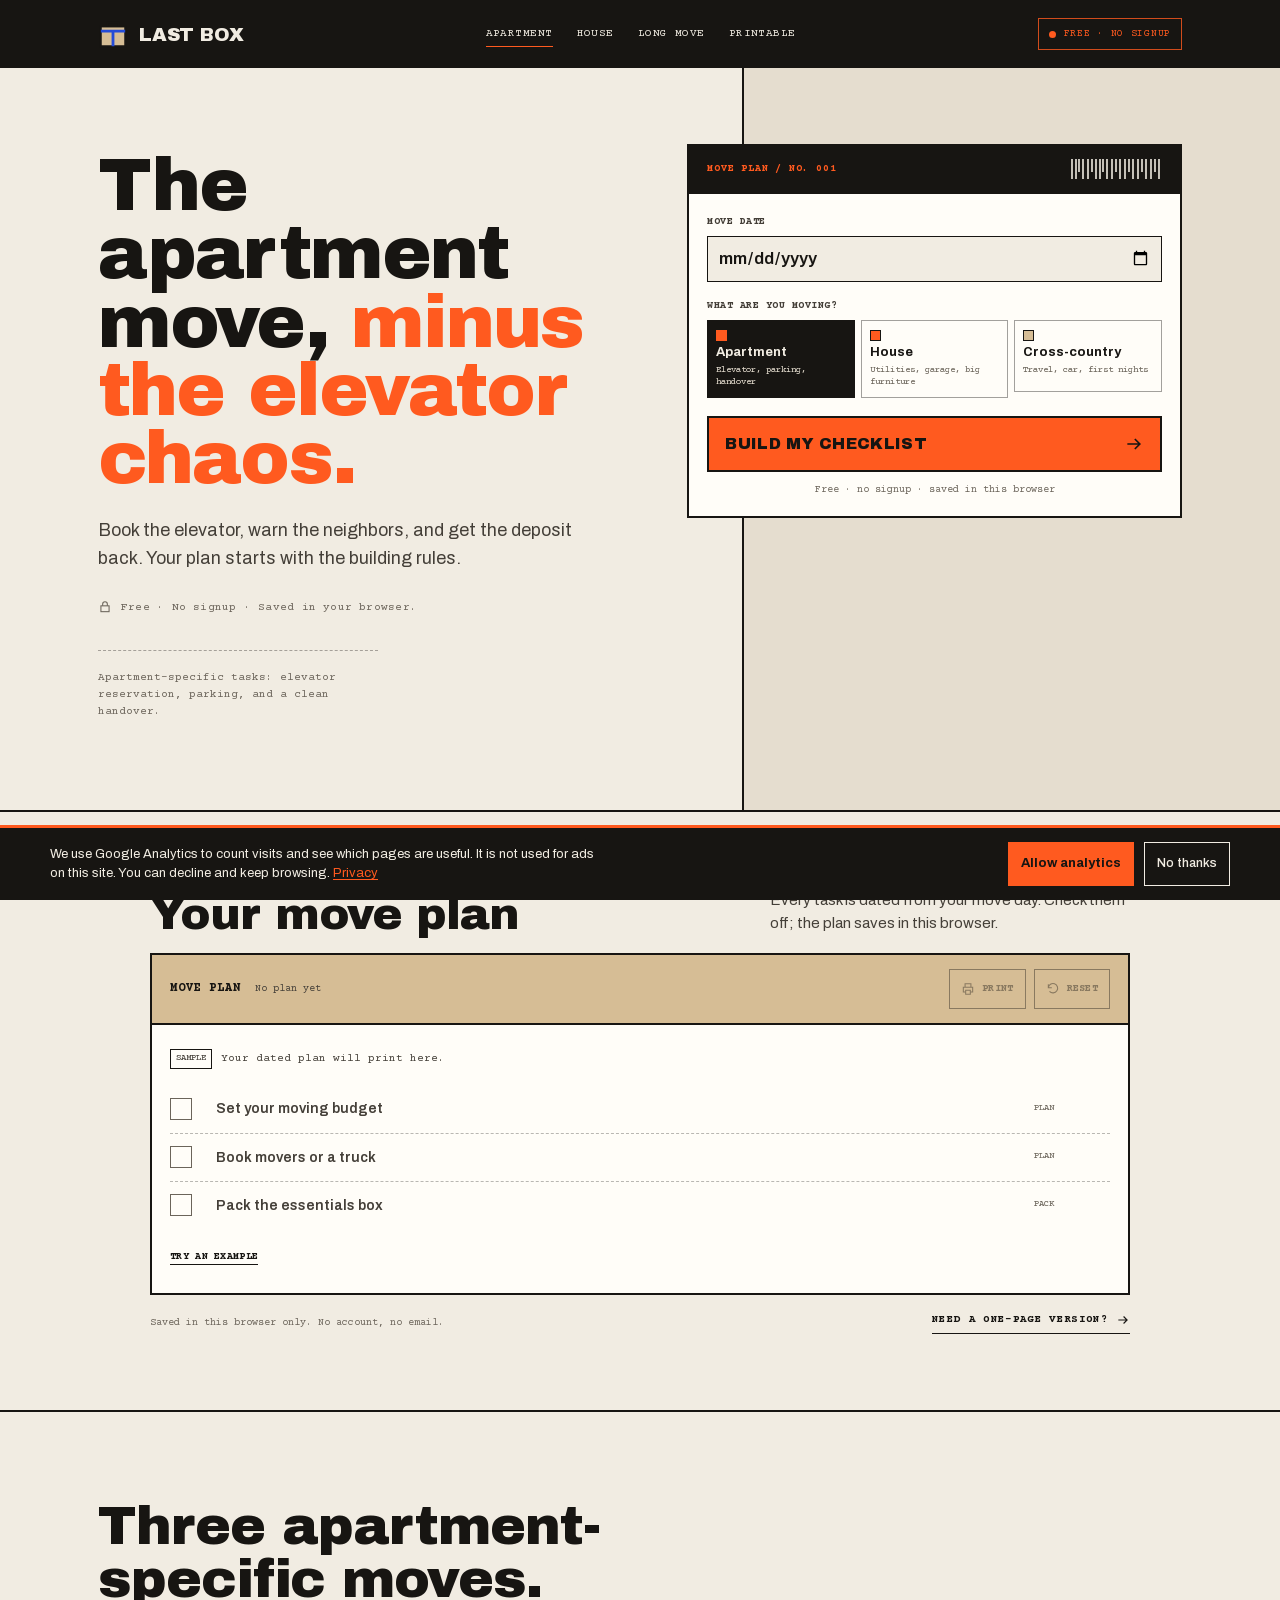
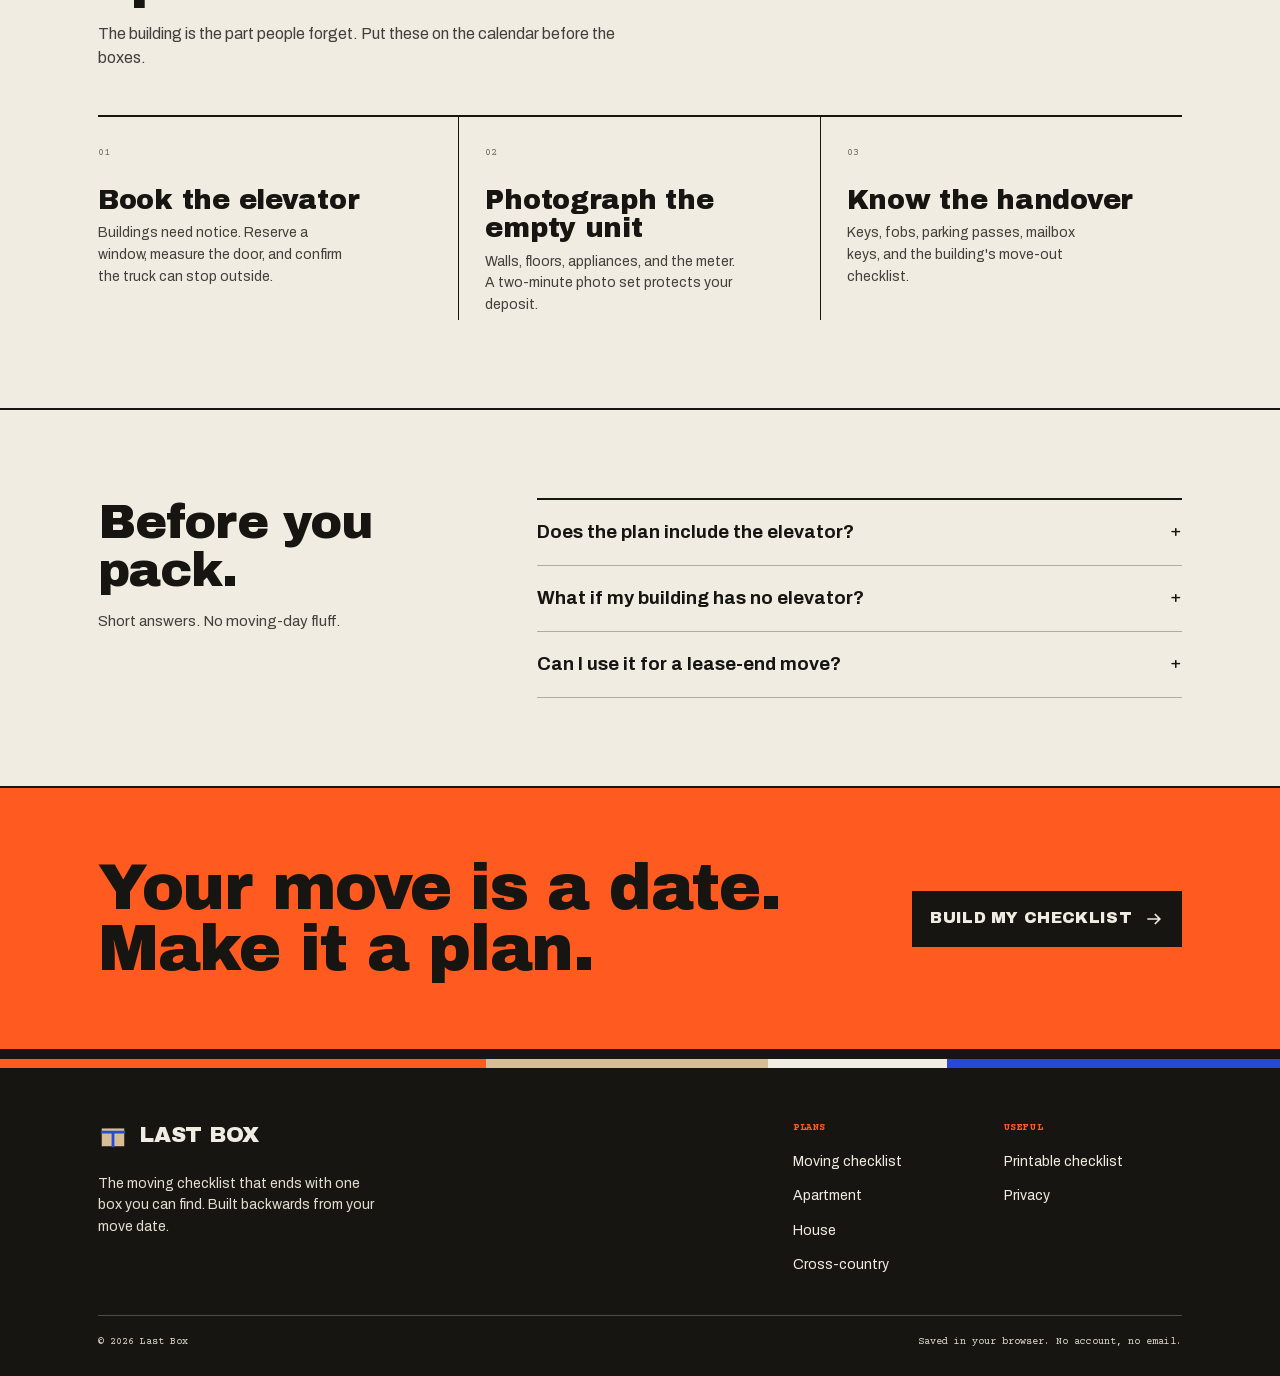
==== commit 569ed805: "Add GA4 analytics with consent" ====
--- a/apartment-moving-checklist/index.html
+++ b/apartment-moving-checklist/index.html
@@ -196,5 +196,7 @@
 </footer>
 <div class="toast" id="toast" role="status" aria-live="polite"></div>
 <script type="module" src="../assets/app.js"></script>
+<script>window.__GA__={id:"G-QT91VKFN8L",consentHref:"../privacy/"};</script>
+<script defer src="../assets/analytics.js"></script>
 </body>
 </html>
--- a/assets/styles.css
+++ b/assets/styles.css
@@ -46,6 +46,9 @@
   --mono: "Courier Prime", "Courier New", monospace;
   --max: 1180px;
   --gutter: clamp(20px, 4vw, 48px);
+  --consent-bg: #171512;
+  --consent-fg: #f1ece2;
+  --consent-accent: #ff5a1f;
   --ease: cubic-bezier(0.16, 1, 0.3, 1);
 }
 
